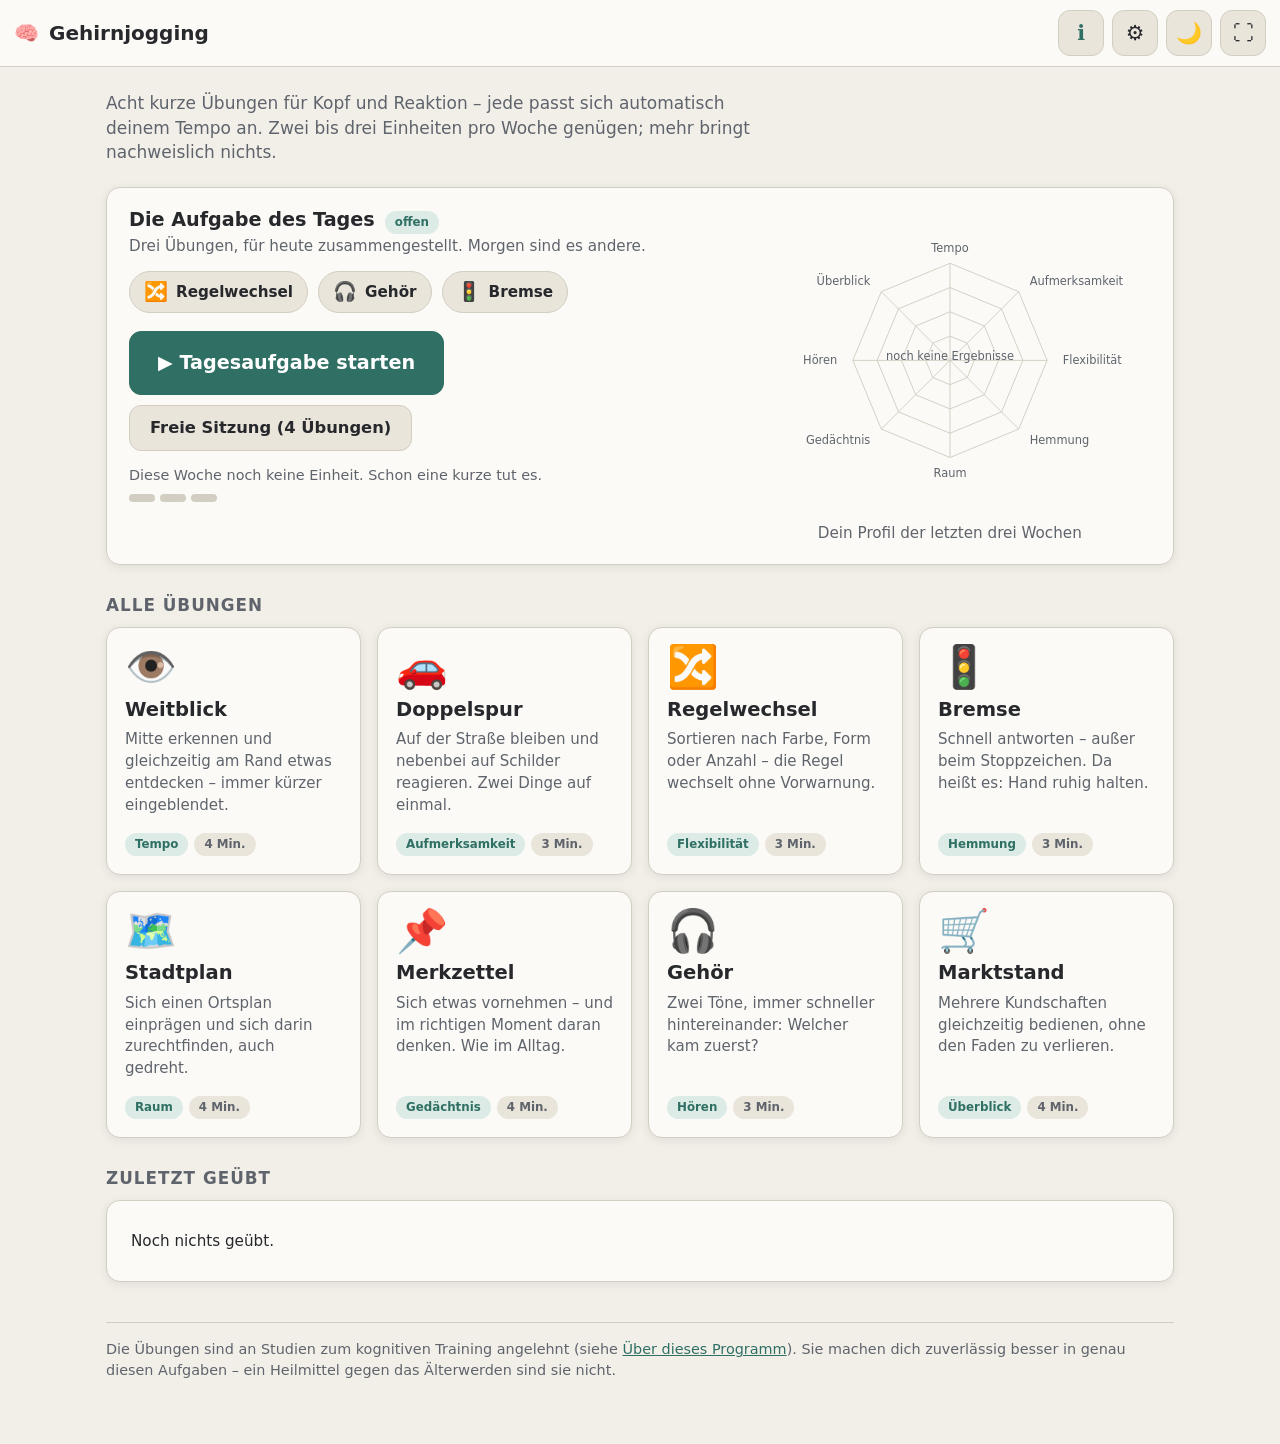
==== index.html @ f0347457 "Gehirnjogging: acht adaptive Übungen als statische Seite Ergänzt die Spielesammlung um genau die kog" ====
<!DOCTYPE html>
<html lang="de">
<head>
<meta charset="utf-8">
<meta name="viewport" content="width=device-width, initial-scale=1">
<title>Gehirnjogging</title>
<meta name="theme-color" content="#2f6f64">
<link rel="manifest" href="manifest.json">
<link rel="icon" href="data:image/svg+xml,<svg xmlns='http://www.w3.org/2000/svg' viewBox='0 0 100 100'><text y='.9em' font-size='90'>🧠</text></svg>">
<link rel="stylesheet" href="css/common.css">
<script src="js/common.js"></script>
<script src="js/uebungen.js" defer></script>
<style>
.kopfzeile-heute{display:flex;align-items:baseline;gap:10px;flex-wrap:wrap}
.tages-liste{display:flex;gap:10px;flex-wrap:wrap;margin:14px 0 18px}
.tages-chip{
  display:flex;align-items:center;gap:8px;background:var(--surface2);
  border:1px solid var(--border);border-radius:99px;padding:6px 14px;font-weight:600;font-size:.95rem;
}
.dosis{margin-top:14px;font-size:.9rem;color:var(--muted)}
.dosis b{color:var(--text)}
.punkte-reihe{display:flex;gap:5px;margin-top:8px}
.punkte-reihe i{width:26px;height:8px;border-radius:99px;background:var(--border)}
.punkte-reihe i.voll{background:var(--accent)}
#profil{width:100%;max-width:400px;margin:0 auto;display:block}
.profil-hinweis{text-align:center;color:var(--muted);font-size:.88rem;margin:6px 0 0}
.niveau-punkt{
  position:absolute;top:14px;right:16px;font-size:.78rem;font-weight:700;
  background:var(--accent-soft);color:var(--accent);border-radius:99px;padding:2px 9px;
}
.fusszeile{margin-top:40px;color:var(--muted);font-size:.9rem;border-top:1px solid var(--border);padding-top:16px}
</style>
</head>
<body>

<header class="topbar">
  <h1><span>🧠</span> Gehirnjogging</h1>
  <div class="actions">
    <a class="icon-btn" href="ueber.html" title="Über dieses Programm">ℹ️</a>
    <button class="icon-btn" id="btn-einst" title="Einstellungen">⚙️</button>
    <button class="icon-btn" id="btn-theme" title="Hell/Dunkel">🌙</button>
    <button class="icon-btn" id="btn-fs" title="Vollbild">⛶</button>
  </div>
</header>

<main class="page">

  <p class="intro">
    Acht kurze Übungen für Kopf und Reaktion – jede passt sich automatisch deinem
    Tempo an. Zwei bis drei Einheiten pro Woche genügen; mehr bringt nachweislich nichts.
  </p>

  <div class="tafel">
    <div class="tafel-reihe">
      <div>
        <div class="kopfzeile-heute">
          <h2 id="tag-titel">Die Aufgabe des Tages</h2>
          <span class="badge" id="tag-status">offen</span>
        </div>
        <p id="tag-text">Drei Übungen, für heute zusammengestellt. Morgen sind es andere.</p>
        <div class="tages-liste" id="tag-liste"></div>
        <div style="display:flex;gap:10px;flex-wrap:wrap">
          <button class="btn primary gross" id="btn-tag">▶ Tagesaufgabe starten</button>
          <button class="btn" id="btn-sitzung">Freie Sitzung (4 Übungen)</button>
        </div>
        <div class="dosis" id="dosis"></div>
      </div>
      <div>
        <svg id="profil" viewBox="0 0 420 330" role="img" aria-label="Übersicht deiner Bereiche"></svg>
        <p class="profil-hinweis">Dein Profil der letzten drei Wochen</p>
      </div>
    </div>
  </div>

  <h2 class="section-title">Alle Übungen</h2>
  <div class="cards" id="karten"></div>

  <h2 class="section-title">Zuletzt geübt</h2>
  <div class="tafel">
    <ul class="liste" id="verlauf"><li><span>Noch nichts geübt.</span></li></ul>
  </div>

  <p class="fusszeile">
    Die Übungen sind an Studien zum kognitiven Training angelehnt (siehe
    <a href="ueber.html">Über dieses Programm</a>). Sie machen dich zuverlässig besser
    in genau diesen Aufgaben – ein Heilmittel gegen das Älterwerden sind sie nicht.
  </p>
</main>

<div class="overlay" id="ov-einst" data-dismiss>
  <div class="panel">
    <h2>Einstellungen</h2>
    <div class="field"><label for="c-gross">Große Schrift</label>
      <input type="checkbox" id="c-gross">
      <small>Vergrößert Texte und Schaltflächen im ganzen Programm.</small>
    </div>
    <div class="field"><label for="c-ton">Töne</label>
      <input type="checkbox" id="c-ton" checked>
      <small>Kurze Rückmeldungstöne bei richtig und falsch. Die Übung „Gehör“ braucht den Ton immer.</small>
    </div>
    <div class="field"><label>Sitzungslänge</label>
      <div class="seg" id="s-laenge">
        <button data-value="3">3 Übungen</button>
        <button data-value="4" class="active">4 Übungen</button>
        <button data-value="5">5 Übungen</button>
      </div>
    </div>
    <div class="field"><label>Alle Ergebnisse löschen</label>
      <button class="btn" id="btn-loeschen" style="border-color:var(--danger);color:var(--danger)">Löschen</button>
      <small>Setzt Bestwerte, Niveaus und den Verlauf zurück. Lässt sich nicht rückgängig machen.</small>
    </div>
    <div class="panel-buttons">
      <button class="btn primary" onclick="GJ.close('ov-einst')">Fertig</button>
    </div>
  </div>
</div>

<div class="overlay" id="ov-fertig" data-dismiss>
  <div class="panel result">
    <div class="big">✓ Sitzung geschafft</div>
    <p id="f-text"></p>
    <ul class="liste" id="f-liste" style="margin-top:14px;text-align:left"></ul>
    <div class="panel-buttons" style="justify-content:center">
      <button class="btn primary" onclick="GJ.close('ov-fertig')">Danke, fertig</button>
    </div>
  </div>
</div>

<script>
"use strict";
document.addEventListener("DOMContentLoaded", function () {

  /* ---------- Karten ---------- */
  var niveaus = GJ.niveauJeUebung(21);
  var karten = GJ.el("karten");
  GJ.UEBUNGEN.forEach(function (u) {
    var a = document.createElement("a");
    a.className = "gcard";
    a.href = "uebungen/" + u.id + ".html";
    var n = niveaus[u.id];
    a.innerHTML =
      '<div class="gi">' + u.icon + '</div>' +
      '<h3>' + u.name + '</h3>' +
      '<p>' + u.kurz + '</p>' +
      '<div class="badges"><span class="badge">' + u.bereich + '</span>' +
      '<span class="badge grau">' + u.dauer + '</span></div>' +
      (n ? '<span class="niveau-punkt">Niveau ' + n + '</span>' : '');
    karten.appendChild(a);
  });

  /* ---------- Aufgabe des Tages ---------- */
  var rnd = GJ.rng(GJ.tagesSeed());
  var tagIds = GJ.shuffle(GJ.UEBUNGEN.map(function (u) { return u.id; }), rnd).slice(0, 3);
  var liste = GJ.el("tag-liste");
  tagIds.forEach(function (id) {
    var u = GJ.uebung(id);
    var s = document.createElement("span");
    s.className = "tages-chip";
    s.innerHTML = '<span style="font-size:1.2rem">' + u.icon + "</span>" + u.name;
    liste.appendChild(s);
  });
  var erledigt = GJ.tagesaufgabeErledigt();
  GJ.el("tag-status").textContent = erledigt ? "heute erledigt ✓" : "offen";
  if (erledigt) {
    GJ.el("btn-tag").textContent = "Nochmal machen";
    GJ.el("btn-tag").classList.remove("primary");
    GJ.el("btn-sitzung").classList.add("primary");
  }
  GJ.el("btn-tag").addEventListener("click", function () { GJ.sitzungStart(tagIds, true); });

  /* ---------- Freie Sitzung: bevorzugt lange nicht Geübtes ---------- */
  GJ.el("btn-sitzung").addEventListener("click", function () {
    var log = GJ.verlauf();
    var zuletzt = {};
    log.forEach(function (e) { zuletzt[e.id] = e.t; });
    var sortiert = GJ.UEBUNGEN.slice().sort(function (a, b) {
      return (zuletzt[a.id] || 0) - (zuletzt[b.id] || 0);
    }).map(function (u) { return u.id; });
    var n = GJ.load("sitzungslaenge", 4);
    GJ.sitzungStart(GJ.shuffle(sortiert.slice(0, n)), false);
  });

  /* ---------- Dosis ---------- */
  var einheiten = GJ.einheitenDieseWoche();
  var punkte = "";
  for (var i = 0; i < 3; i++) punkte += '<i class="' + (i < einheiten ? "voll" : "") + '"></i>';
  var text;
  if (einheiten === 0) text = "Diese Woche noch keine Einheit. Schon eine kurze tut es.";
  else if (einheiten < 3) text = "Diese Woche <b>" + einheiten + " von 3</b> Einheiten. Gut so.";
  else if (einheiten === 3) text = "<b>3 Einheiten</b> diese Woche – genau die Menge, die laut Studien wirkt.";
  else text = "<b>" + einheiten + " Einheiten</b> diese Woche. Mehr als drei bringen erwiesenermaßen keinen Zusatznutzen – ruh dich ruhig aus.";
  GJ.el("dosis").innerHTML = text + '<div class="punkte-reihe">' + punkte + "</div>";

  /* ---------- Profil (Netzdiagramm) ---------- */
  zeichneProfil(niveaus);

  /* ---------- Verlauf ---------- */
  var log = GJ.verlauf().slice(-8).reverse();
  var ul = GJ.el("verlauf");
  if (log.length) {
    ul.innerHTML = "";
    log.forEach(function (e) {
      var u = GJ.uebung(e.id);
      var li = document.createElement("li");
      li.innerHTML = "<span>" + (u ? u.icon + " " + u.name : e.id) +
        (e.text ? ' <span class="wann">· ' + e.text + "</span>" : "") + "</span>" +
        '<span><b>' + e.punkte + "</b> <span class=\"wann\">" + GJ.fmtDatum(e.t) + "</span></span>";
      ul.appendChild(li);
    });
  }

  /* ---------- Sitzungsabschluss ---------- */
  if (new URLSearchParams(location.search).get("fertig")) {
    var s = GJ.sitzung();
    if (s) {
      if (s.tag) {
        GJ.tagesaufgabeAbhaken();
        GJ.el("tag-status").textContent = "heute erledigt ✓";
      }
      var schnitt = Math.round(s.punkte.reduce(function (a, b) { return a + b; }, 0) / s.punkte.length);
      GJ.el("f-text").textContent = s.ids.length + (s.ids.length === 1 ? " Übung, " : " Übungen, ") +
        "Durchschnitt " + schnitt + " Punkte.";
      var fl = GJ.el("f-liste");
      fl.innerHTML = "";
      s.ids.forEach(function (id, i) {
        var u = GJ.uebung(id);
        var li = document.createElement("li");
        li.innerHTML = "<span>" + u.icon + " " + u.name + "</span><b>" + (s.punkte[i] || 0) + "</b>";
        fl.appendChild(li);
      });
      GJ.sitzungEnde();
      GJ.open("ov-fertig");
      history.replaceState(null, "", "index.html");
    }
  }

  /* ---------- Einstellungen ---------- */
  GJ.el("btn-einst").addEventListener("click", function () {
    GJ.el("c-gross").checked = GJ.istGross();
    GJ.el("c-ton").checked = GJ.load("ton", true);
    GJ.segSet(GJ.el("s-laenge"), GJ.load("sitzungslaenge", 4));
    GJ.open("ov-einst");
  });
  GJ.el("c-gross").addEventListener("change", function () { GJ.setGross(this.checked); });
  GJ.el("c-ton").addEventListener("change", function () { GJ.save("ton", this.checked); });
  GJ.seg(GJ.el("s-laenge"), function (v) { GJ.save("sitzungslaenge", +v); });
  GJ.el("btn-loeschen").addEventListener("click", function () {
    if (!confirm("Wirklich alle Ergebnisse und Bestwerte löschen?")) return;
    GJ.save("log", []);
    GJ.UEBUNGEN.forEach(function (u) { GJ.save("best-" + u.id, 0); });
    location.reload();
  });

  /* ---------- Offline-Betrieb ---------- */
  if ("serviceWorker" in navigator && location.protocol !== "file:") {
    navigator.serviceWorker.register("sw.js").catch(function () {});
  }

  /* ---------------- Netzdiagramm ---------------- */
  function zeichneProfil(werte) {
    var svg = GJ.el("profil");
    var cx = 210, cy = 160, r = 102;
    var n = GJ.UEBUNGEN.length;
    var teile = [];

    function punktAuf(i, f) {
      var w = (Math.PI * 2 * i) / n - Math.PI / 2;
      return [cx + Math.cos(w) * r * f, cy + Math.sin(w) * r * f];
    }
    /* Ringe */
    [0.25, 0.5, 0.75, 1].forEach(function (f) {
      var p = [];
      for (var i = 0; i < n; i++) p.push(punktAuf(i, f).join(","));
      teile.push('<polygon points="' + p.join(" ") + '" fill="none" stroke="var(--border)" stroke-width="1"/>');
    });
    /* Speichen + Beschriftung */
    for (var i = 0; i < n; i++) {
      var e = punktAuf(i, 1);
      teile.push('<line x1="' + cx + '" y1="' + cy + '" x2="' + e[0] + '" y2="' + e[1] + '" stroke="var(--border)" stroke-width="1"/>');
      var t = punktAuf(i, 1.16);
      var anker = t[0] > cx + 6 ? "start" : (t[0] < cx - 6 ? "end" : "middle");
      teile.push('<text x="' + t[0] + '" y="' + (t[1] + 4) + '" text-anchor="' + anker +
        '" font-size="12" fill="var(--muted)">' + GJ.UEBUNGEN[i].bereich + "</text>");
    }
    /* Werte */
    var pts = [], hatWerte = false;
    for (var j = 0; j < n; j++) {
      var v = (werte[GJ.UEBUNGEN[j].id] || 0) / 100;
      if (v > 0) hatWerte = true;
      pts.push(punktAuf(j, Math.max(v, 0.02)).join(","));
    }
    if (hatWerte) {
      teile.push('<polygon points="' + pts.join(" ") + '" fill="var(--accent)" fill-opacity="0.28" stroke="var(--accent)" stroke-width="2.5" stroke-linejoin="round"/>');
      for (var k = 0; k < n; k++) {
        var vv = (werte[GJ.UEBUNGEN[k].id] || 0) / 100;
        if (vv <= 0) continue;
        var p2 = punktAuf(k, vv);
        teile.push('<circle cx="' + p2[0] + '" cy="' + p2[1] + '" r="3.5" fill="var(--accent)"/>');
      }
    } else {
      teile.push('<text x="' + cx + '" y="' + cy + '" text-anchor="middle" font-size="12" fill="var(--muted)">noch keine Ergebnisse</text>');
    }
    svg.innerHTML = teile.join("");
  }
});
</script>
</body>
</html>
---- css/common.css ----
/* ===== Gehirnjogging – gemeinsames Design ===== */
:root{
  --bg:#f2efe9;
  --surface:#fbfaf7;
  --surface2:#e9e5db;
  --border:#d3cec2;
  --text:#26282c;
  --muted:#5f646c;
  --accent:#2f6f64;
  --accent-soft:#dcebe6;
  --danger:#a8453a;
  --warn:#9c6f24;
  --good:#3d7a4e;
  --shadow:0 2px 10px rgba(40,35,25,.09);
  --radius:14px;
}
[data-theme="dark"]{
  --bg:#14161b;
  --surface:#1e222a;
  --surface2:#2a2f3a;
  --border:#3c4351;
  --text:#e9e7e2;
  --muted:#a3a9b3;
  --accent:#6cbcaa;
  --accent-soft:#24413b;
  --danger:#e0806f;
  --warn:#d9a75a;
  --good:#7fc08e;
  --shadow:0 2px 12px rgba(0,0,0,.45);
}

*{box-sizing:border-box}
html{-webkit-text-size-adjust:100%}
body{
  margin:0;
  font-family:system-ui,-apple-system,"Segoe UI",Roboto,sans-serif;
  background:var(--bg);color:var(--text);
  font-size:17px;line-height:1.45;min-height:100vh;
  -webkit-tap-highlight-color:transparent;
}
body.gross{font-size:20px}
h1,h2,h3{line-height:1.2}
a{color:var(--accent)}
:focus-visible{outline:3px solid var(--accent);outline-offset:2px}

button{font:inherit;color:inherit;cursor:pointer;border:none;background:none;touch-action:manipulation}
.btn{
  display:inline-flex;align-items:center;justify-content:center;gap:8px;
  min-height:46px;padding:10px 20px;border-radius:12px;
  background:var(--surface2);border:1px solid var(--border);
  font-size:1.02rem;font-weight:600;
}
.btn:hover{filter:brightness(.96)}
.btn.primary{background:var(--accent);border-color:var(--accent);color:#fff}
[data-theme="dark"] .btn.primary{color:#10201c}
.btn:disabled{opacity:.45;cursor:default}
.btn.gross{min-height:64px;font-size:1.2rem;padding:12px 28px}
.icon-btn{
  width:46px;height:46px;flex:0 0 auto;border-radius:12px;font-size:1.3rem;
  display:inline-flex;align-items:center;justify-content:center;
  background:var(--surface2);border:1px solid var(--border);
  text-decoration:none;
}
.icon-btn:hover{filter:brightness(.96)}

/* Kopfzeile */
.topbar{
  position:sticky;top:0;z-index:20;display:flex;align-items:center;gap:10px;
  padding:10px 14px;background:var(--surface);border-bottom:1px solid var(--border);
}
.topbar h1{flex:1;font-size:1.25rem;margin:0;display:flex;gap:10px;align-items:center;white-space:nowrap;overflow:hidden}
.topbar .actions{display:flex;gap:8px}

.page{max-width:1100px;margin:0 auto;padding:18px 16px 48px}
.center{display:flex;flex-direction:column;align-items:center;gap:16px}

/* Statusleiste */
.hud{display:flex;flex-wrap:wrap;gap:10px;justify-content:center}
.hud .stat{
  background:var(--surface);border:1px solid var(--border);border-radius:12px;
  padding:7px 16px;min-width:96px;text-align:center;
}
.hud .stat b{display:block;font-size:1.25rem;font-variant-numeric:tabular-nums}
.hud .stat span{color:var(--muted);font-size:.82rem}
.hud .stat.aktiv{border-color:var(--accent);box-shadow:0 0 0 2px var(--accent-soft)}

/* Overlay / Dialog */
.overlay{
  position:fixed;inset:0;z-index:50;display:none;align-items:center;justify-content:center;
  padding:16px;background:rgba(15,15,15,.5);
}
.overlay.open{display:flex}
.panel{
  background:var(--surface);border:1px solid var(--border);border-radius:var(--radius);
  padding:22px 24px;max-width:560px;width:100%;max-height:88vh;overflow:auto;box-shadow:var(--shadow);
}
.panel h2{margin:0 0 6px;font-size:1.35rem}
.panel .hint{color:var(--muted);font-size:.9rem;margin:0 0 8px}
.panel-buttons{display:flex;gap:10px;justify-content:flex-end;margin-top:18px;flex-wrap:wrap}

.field{display:flex;align-items:center;justify-content:space-between;gap:12px;margin:15px 0;flex-wrap:wrap}
.field>label{font-weight:600}
.field small{flex-basis:100%;color:var(--muted);margin-top:-4px}
.seg{display:flex;gap:6px;flex-wrap:wrap}
.seg button{
  min-height:42px;padding:8px 14px;border-radius:10px;
  border:1px solid var(--border);background:var(--surface2);font-weight:600;
}
.seg button.active{background:var(--accent);color:#fff;border-color:var(--accent)}
[data-theme="dark"] .seg button.active{color:#10201c}
input[type=checkbox]{width:24px;height:24px;accent-color:var(--accent);cursor:pointer}
input[type=range]{accent-color:var(--accent);width:160px}
input[type=number],input[type=text]{
  font:inherit;padding:8px 10px;border-radius:10px;border:1px solid var(--border);
  background:var(--surface);color:var(--text);width:92px;
}

/* Aufklappbare Erklärungen */
details.rules{
  width:min(94vw, 660px);margin:4px auto 0;
  background:var(--surface);border:1px solid var(--border);border-radius:12px;
  padding:12px 18px;
}
details.rules summary{cursor:pointer;font-weight:700;user-select:none}
details.rules summary:hover{color:var(--accent)}
details.rules p{color:var(--muted);font-size:.95rem;margin:10px 0 4px;line-height:1.55}
details.rules b{color:var(--text)}

/* Ergebnis */
.result{text-align:center}
.result .big{font-size:2.2rem;margin:6px 0 2px}
.result p{color:var(--muted);margin:6px 0 0}
.niveau-zeile{
  display:flex;align-items:center;justify-content:center;gap:10px;margin-top:14px;
  font-size:.95rem;color:var(--muted);
}
.niveau-balken{
  flex:1;max-width:240px;height:12px;border-radius:99px;background:var(--surface2);
  border:1px solid var(--border);overflow:hidden;
}
.niveau-balken i{display:block;height:100%;background:var(--accent);transition:width .6s}

/* Startseite */
.intro{margin:6px 0 22px;color:var(--muted);max-width:62ch}
.section-title{margin:30px 0 12px;font-size:1.05rem;color:var(--muted);text-transform:uppercase;letter-spacing:.06em}
.cards{display:grid;grid-template-columns:repeat(auto-fill,minmax(250px,1fr));gap:16px}
.gcard{
  display:flex;flex-direction:column;gap:8px;background:var(--surface);
  border:1px solid var(--border);border-radius:var(--radius);padding:18px;
  text-decoration:none;color:inherit;box-shadow:var(--shadow);
  transition:transform .15s,border-color .15s;position:relative;
}
.gcard:hover{transform:translateY(-3px);border-color:var(--accent)}
.gcard .gi{font-size:2.6rem;line-height:1}
.gcard h3{margin:2px 0 0;font-size:1.22rem}
.gcard p{margin:0;color:var(--muted);font-size:.94rem}
.badges{display:flex;gap:6px;flex-wrap:wrap;margin-top:auto;padding-top:8px;align-items:center}
.badge{font-size:.74rem;font-weight:700;padding:3px 10px;border-radius:99px;background:var(--accent-soft);color:var(--accent)}
.badge.grau{background:var(--surface2);color:var(--muted)}

/* Kachel oben auf der Startseite */
.tafel{
  background:var(--surface);border:1px solid var(--border);border-radius:var(--radius);
  padding:20px 22px;box-shadow:var(--shadow);
}
.tafel h2{margin:0 0 4px;font-size:1.2rem}
.tafel p{margin:0;color:var(--muted);font-size:.95rem}
.tafel-reihe{display:grid;grid-template-columns:1.2fr .8fr;gap:16px;align-items:start}
@media (max-width:760px){ .tafel-reihe{grid-template-columns:1fr} }

/* Spielfeld */
.buehne{
  background:var(--surface);border:1px solid var(--border);border-radius:var(--radius);
  box-shadow:var(--shadow);position:relative;overflow:hidden;
  width:min(94vw,620px);
}
canvas{display:block;width:100%;height:auto;touch-action:none}
.ansage{
  font-size:1.15rem;font-weight:700;min-height:1.6em;text-align:center;color:var(--muted);
}
.ansage.gut{color:var(--good)}
.ansage.schlecht{color:var(--danger)}
.antworten{display:flex;gap:12px;flex-wrap:wrap;justify-content:center}
.antworten .btn{min-width:120px}

/* Fortschrittsleiste einer Sitzung */
.sitzungsleiste{
  display:flex;align-items:center;gap:10px;justify-content:center;flex-wrap:wrap;
  background:var(--accent-soft);border:1px solid var(--accent);
  border-radius:12px;padding:8px 14px;font-size:.92rem;font-weight:600;color:var(--accent);
}
[data-theme="dark"] .sitzungsleiste{color:var(--text)}
.punkte{display:flex;gap:6px}
.punkte i{width:11px;height:11px;border-radius:99px;background:var(--border);display:block}
.punkte i.fertig{background:var(--accent)}
.punkte i.jetzt{background:var(--accent);box-shadow:0 0 0 3px var(--accent-soft)}

/* Liste (Verlauf) */
.liste{list-style:none;padding:0;margin:0}
.liste li{
  display:flex;justify-content:space-between;gap:12px;padding:9px 2px;
  border-bottom:1px solid var(--border);font-size:.95rem;
}
.liste li:last-child{border-bottom:none}
.liste .wann{color:var(--muted)}

@media (max-width:600px){
  body{font-size:16px}
  body.gross{font-size:19px}
  .topbar h1{font-size:1.05rem}
  .icon-btn{width:42px;height:42px}
  .panel{padding:18px}
  .page{padding:14px 12px 40px}
}
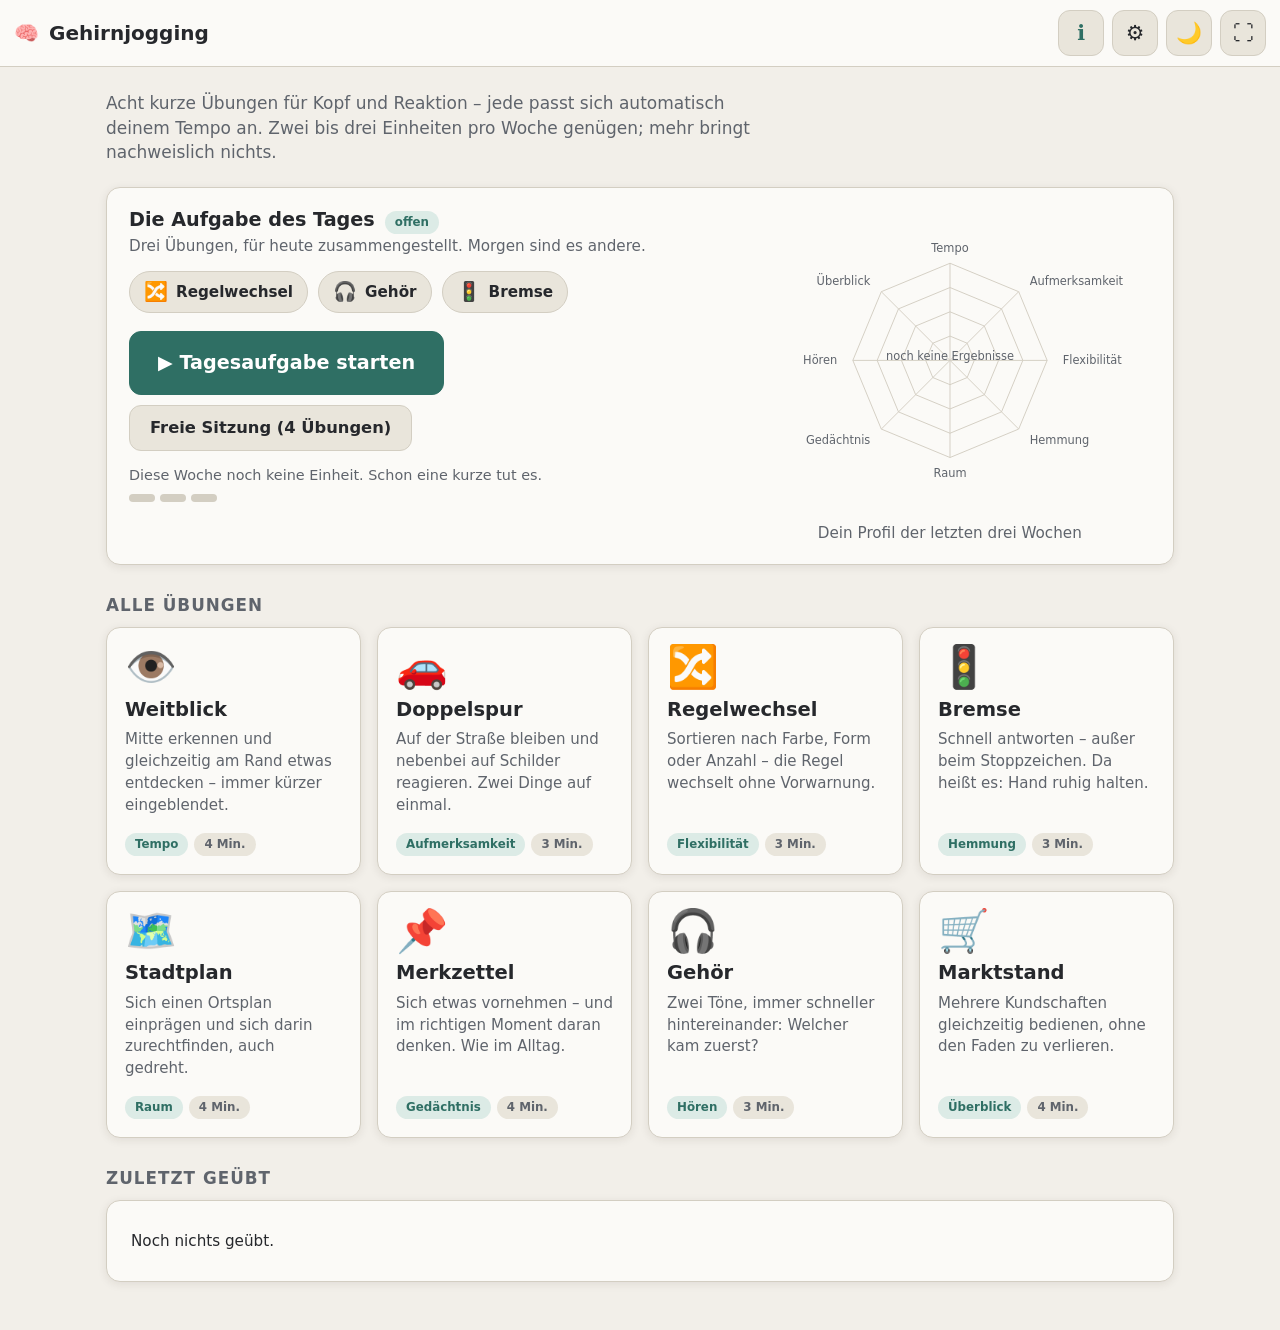
==== commit 3624273d: "Sicherung der Ergebnisse, Schlusssatz der Startseite entfernt Die Ergebnisse liegen nur im Browsersp" ====
--- a/index.html
+++ b/index.html
@@ -80,11 +80,6 @@
     <ul class="liste" id="verlauf"><li><span>Noch nichts geübt.</span></li></ul>
   </div>
 
-  <p class="fusszeile">
-    Die Übungen sind an Studien zum kognitiven Training angelehnt (siehe
-    <a href="ueber.html">Über dieses Programm</a>). Sie machen dich zuverlässig besser
-    in genau diesen Aufgaben – ein Heilmittel gegen das Älterwerden sind sie nicht.
-  </p>
 </main>
 
 <div class="overlay" id="ov-einst" data-dismiss>
@@ -104,6 +99,17 @@
         <button data-value="4" class="active">4 Übungen</button>
         <button data-value="5">5 Übungen</button>
       </div>
+    </div>
+    <div class="field" style="border-top:1px solid var(--border);padding-top:16px">
+      <label>Ergebnisse sichern</label>
+      <div style="display:flex;gap:8px;flex-wrap:wrap">
+        <button class="btn" id="btn-sichern">💾 Datei speichern</button>
+        <button class="btn" id="btn-einlesen">📂 Datei einlesen</button>
+      </div>
+      <input type="file" id="datei" accept="application/json,.json" style="display:none">
+      <small>Alle Ergebnisse liegen nur in diesem Browser – es gibt keinen Server und kein Konto.
+      Die Sicherungsdatei bringt sie auf ein anderes Gerät oder zurück, falls der Browserspeicher
+      geleert wurde.</small>
     </div>
     <div class="field"><label>Alle Ergebnisse löschen</label>
       <button class="btn" id="btn-loeschen" style="border-color:var(--danger);color:var(--danger)">Löschen</button>
@@ -244,6 +250,29 @@
   GJ.el("c-gross").addEventListener("change", function () { GJ.setGross(this.checked); });
   GJ.el("c-ton").addEventListener("change", function () { GJ.save("ton", this.checked); });
   GJ.seg(GJ.el("s-laenge"), function (v) { GJ.save("sitzungslaenge", +v); });
+  GJ.el("btn-sichern").addEventListener("click", function () {
+    var name = GJ.sicherungSpeichern();
+    this.textContent = "✓ " + name;
+    var b = this;
+    setTimeout(function () { b.textContent = "💾 Datei speichern"; }, 4000);
+  });
+  GJ.el("btn-einlesen").addEventListener("click", function () { GJ.el("datei").click(); });
+  GJ.el("datei").addEventListener("change", function () {
+    var f = this.files[0];
+    if (!f) return;
+    var leser = new FileReader();
+    leser.onload = function () {
+      try {
+        var n = GJ.sicherungEinlesen(leser.result);
+        alert("Sicherung eingelesen (" + n + " Einträge). Die Seite wird neu geladen.");
+        location.reload();
+      } catch (e) {
+        alert("Das hat nicht geklappt: " + e.message);
+      }
+    };
+    leser.readAsText(f);
+    this.value = "";
+  });
   GJ.el("btn-loeschen").addEventListener("click", function () {
     if (!confirm("Wirklich alle Ergebnisse und Bestwerte löschen?")) return;
     GJ.save("log", []);
